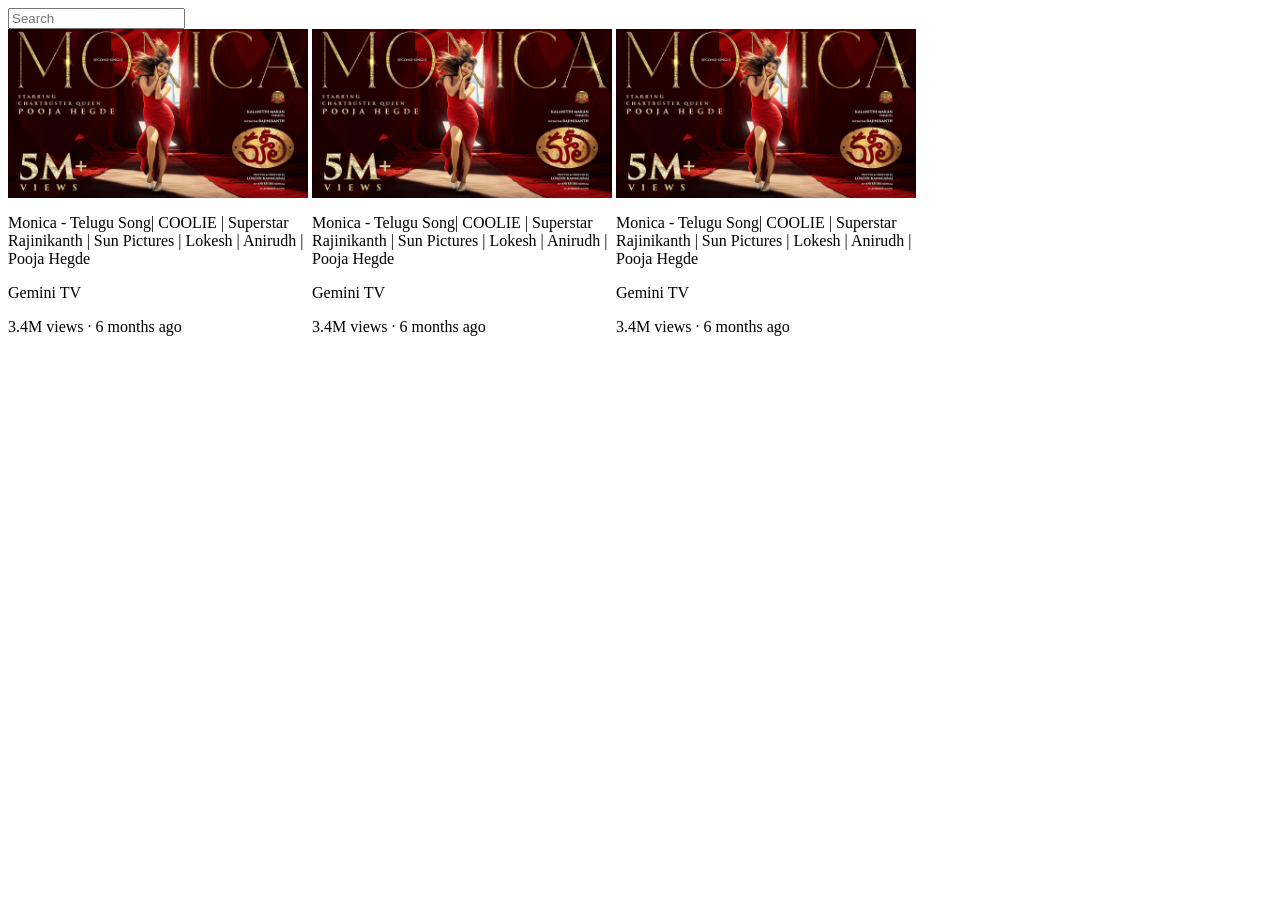
==== youtube.html @ b5722e5a "Created basic youtube templete with sample thumbnails" ====
<!DOCTYPE html>
<html>

<head>
    <title>YouTube.com Clone</title>
    <style>
        .thumbnail {
            width: 300px;
            display: block;
            /* height: 250px;
                object-fit: cover;
                object-position: center;
                border-radius: 50%; */
        }

        .search-bar {
            display: block;
        }

        .video-title {
            width: 300px;
        }

        .video-preview {
            width: 300px;
            display: inline-block;
        }
    </style>
</head>

<body>
    <input class="search-bar" type="text" placeholder="Search">
    <div class="video-preview">
        <img class="thumbnail" src="thumbnails/thumbnail-1.jpg">
        <p class="video-title">
            Monica - Telugu Song| COOLIE | Superstar Rajinikanth | Sun Pictures | Lokesh | Anirudh | Pooja Hegde
        </p>
        <p class="video-author">
            Gemini TV
        </p>
        <p class="video-stats">
            3.4M views &#183; 6 months ago
        </p>
    </div>

    <div class="video-preview">
        <img class="thumbnail" src="thumbnails/thumbnail-1.jpg">
        <p class="video-title">
            Monica - Telugu Song| COOLIE | Superstar Rajinikanth | Sun Pictures | Lokesh | Anirudh | Pooja Hegde
        </p>
        <p class="video-author">
            Gemini TV
        </p>
        <p class="video-stats">
            3.4M views &#183; 6 months ago
        </p>
    </div>
    <div class="video-preview">
        <img class="thumbnail" src="thumbnails/thumbnail-1.jpg">
        <p class="video-title">
            Monica - Telugu Song| COOLIE | Superstar Rajinikanth | Sun Pictures | Lokesh | Anirudh | Pooja Hegde
        </p>
        <p class="video-author">
            Gemini TV
        </p>
        <p class="video-stats">
            3.4M views &#183; 6 months ago
        </p>
    </div>
</body>

</html>
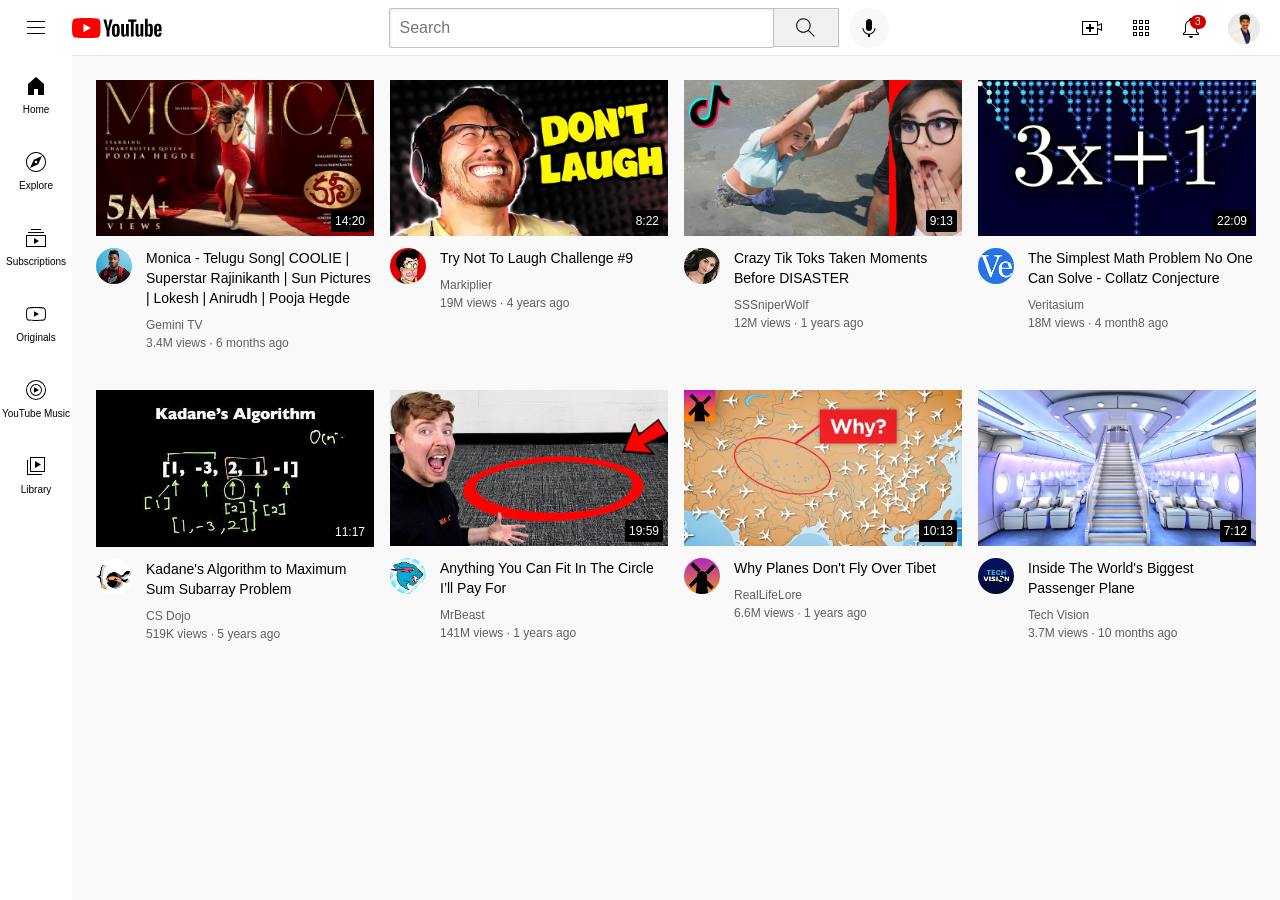
==== commit 83847b1a: "Implemented media queries for responsive web design" ====
--- a/youtube.html
+++ b/youtube.html
@@ -3,70 +3,262 @@
 
 <head>
     <title>YouTube.com Clone</title>
-    <style>
-        .thumbnail {
-            width: 300px;
-            display: block;
-            /* height: 250px;
-                object-fit: cover;
-                object-position: center;
-                border-radius: 50%; */
-        }
-
-        .search-bar {
-            display: block;
-        }
-
-        .video-title {
-            width: 300px;
-        }
-
-        .video-preview {
-            width: 300px;
-            display: inline-block;
-        }
-    </style>
+    <link rel="preconnect" href="https://fonts.googleapis.com">
+    <link rel="preconnect" href="https://fonts.gstatic.com" crossorigin>
+    <link href="https://fonts.googleapis.com/css2?family=Roboto:ital,wght@0,100..900;1,100..900&display=swap"
+        rel="stylesheet">
+    <link rel="stylesheet" href="styles/general.css">
+    <link rel="stylesheet" href="styles/video.css">
+    <link rel="stylesheet" href="styles/header.css">
+    <link rel="stylesheet" href="/styles/sidebar.css">
 </head>
 
 <body>
-    <input class="search-bar" type="text" placeholder="Search">
-    <div class="video-preview">
-        <img class="thumbnail" src="thumbnails/thumbnail-1.jpg">
-        <p class="video-title">
-            Monica - Telugu Song| COOLIE | Superstar Rajinikanth | Sun Pictures | Lokesh | Anirudh | Pooja Hegde
-        </p>
-        <p class="video-author">
-            Gemini TV
-        </p>
-        <p class="video-stats">
-            3.4M views &#183; 6 months ago
-        </p>
+    <div class="header">
+        <div class="left-section">
+            <img class="hamburger-menu" src="/icons/hamburger-menu.svg">
+            <img class="youtube-logo" src="/icons/youtube-logo.svg">
+        </div>
+        <div class="middle-section">
+            <input class="search-bar" type="text" placeholder="Search">
+            <button class="search-btn">
+                <img class="search-icon" src="/icons/search.svg">
+                <div class="tooltip">Search</div>
+            </button>
+            <button class="voice-search-btn">
+                <img class="voice-search-icon" src="/icons/voice-search-icon.svg">
+                <div class="tooltip">Search with your voice</div>
+            </button>
+
+        </div>
+        <div class="right-section">
+            <div class="upload-icon-container">
+                <img class="upload-icon" src="/icons/upload.svg">
+                <div class="tooltip">Create</div>
+            </div>
+
+            <div class="youtube-apps-icon-container">
+            <img class="youtube-apps-icon" src="/icons/youtube-apps.svg">
+            <div class="tooltip">YouTube Apps</div>
+            </div>
+            <div class="notifications-icon-container">
+                <img class="notifications-icon" src="/icons/notifications.svg">
+                <div class="notifications-count">3</div>
+                <div class="tooltip">Notifications</div>
+            </div>
+            <img class="current-user-picture" src="/thumbnails/channel-praveen.jpg">
+        </div>
     </div>
 
-    <div class="video-preview">
-        <img class="thumbnail" src="thumbnails/thumbnail-1.jpg">
-        <p class="video-title">
-            Monica - Telugu Song| COOLIE | Superstar Rajinikanth | Sun Pictures | Lokesh | Anirudh | Pooja Hegde
-        </p>
-        <p class="video-author">
-            Gemini TV
-        </p>
-        <p class="video-stats">
-            3.4M views &#183; 6 months ago
-        </p>
+    <div class="sidebar">
+        <div class="sidebar-link">
+            <img src="/icons/home.svg">
+            <div>Home</div>
+        </div>
+        <div class="sidebar-link">
+            <img src="/icons/explore.svg">
+            <div>Explore</div>
+        </div>
+        <div class="sidebar-link">
+            <img src="/icons/subscriptions.svg">
+            <div>Subscriptions</div>
+        </div>
+        <div class="sidebar-link">
+            <img src="/icons/originals.svg">
+            <div>Originals</div>
+        </div>
+        <div class="sidebar-link">
+            <img src="/icons/youtube-music.svg">
+            <div>YouTube Music</div>
+        </div>
+        <div class="sidebar-link">
+            <img src="/icons/library.svg">
+            <div>Library</div>
+        </div>
     </div>
-    <div class="video-preview">
-        <img class="thumbnail" src="thumbnails/thumbnail-1.jpg">
-        <p class="video-title">
-            Monica - Telugu Song| COOLIE | Superstar Rajinikanth | Sun Pictures | Lokesh | Anirudh | Pooja Hegde
-        </p>
-        <p class="video-author">
-            Gemini TV
-        </p>
-        <p class="video-stats">
-            3.4M views &#183; 6 months ago
-        </p>
+
+    <div class="video-grid">
+        <div>
+            <div class="thumbnail-row">
+                <img class="thumbnail" src="thumbnails/thumbnail-1.jpg">
+                <div class="video-time">14:20</div>
+            </div>
+            <div class="video-info-grid">
+                <div>
+                    <img class="profile-picture" src="thumbnails/channel-1.png">
+                </div>
+                <div>
+                    <p class="video-title">
+                        Monica - Telugu Song| COOLIE | Superstar Rajinikanth | Sun Pictures | Lokesh | Anirudh | Pooja
+                        Hegde
+                    </p>
+                    <p class="video-author">
+                        Gemini TV
+                    </p>
+                    <p class="video-stats">
+                        3.4M views &#183; 6 months ago
+                    </p>
+                </div>
+
+            </div>
+
+        </div>
+        <div>
+            <div class="thumbnail-row">
+                <img class="thumbnail" src="thumbnails/thumbnail-2.webp">
+                <div class="video-time">8:22</div>
+            </div>
+            <div class="video-info-grid">
+                <div>
+                    <img class="profile-picture" src="thumbnails/channel-2.png">
+                </div>
+                <div>
+                    <p class="video-title">
+                        Try Not To Laugh Challenge #9
+                    </p>
+                    <p class="video-author">
+                        Markiplier
+                    </p>
+                    <p class="video-stats">
+                        19M views &#183; 4 years ago
+                    </p>
+                </div>
+            </div>
+        </div>
+        <div>
+            <div class="thumbnail-row">
+                <img class="thumbnail" src="thumbnails/thumbnail-3.webp">
+                <div class="video-time">9:13</div>
+            </div>
+            <div class="video-info-grid">
+                <div>
+                    <img class="profile-picture" src="thumbnails/channel-3.png">
+                </div>
+                <div>
+                    <p class="video-title">
+                        Crazy Tik Toks Taken Moments Before DISASTER
+                    </p>
+                    <p class="video-author">
+                        SSSniperWolf
+                    </p>
+                    <p class="video-stats">
+                        12M views &#183; 1 years ago
+                    </p>
+                </div>
+            </div>
+        </div>
+        <div>
+            <div class="thumbnail-row">
+                <img class="thumbnail" src="thumbnails/thumbnail-4.webp">
+                <div class="video-time">22:09</div>
+            </div>
+            <div class="video-info-grid">
+                <div>
+                    <img class="profile-picture" src="thumbnails/channel-4.png">
+                </div>
+                <div>
+                    <p class="video-title">
+                        The Simplest Math Problem No One Can Solve - Collatz Conjecture
+                    </p>
+                    <p class="video-author">
+                        Veritasium
+                    </p>
+                    <p class="video-stats">
+                        18M views &#183; 4 month8 ago
+                    </p>
+                </div>
+            </div>
+        </div>
+        <div>
+            <div class="thumbnail-row">
+                <img class="thumbnail" src="thumbnails/thumbnail-5.webp">
+                <div class="video-time">11:17</div>
+            </div>
+            <div class="video-info-grid">
+                <div>
+                    <img class="profile-picture" src="thumbnails/channel-5.png">
+                </div>
+                <div>
+                    <p class="video-title">
+                        Kadane's Algorithm to Maximum Sum Subarray Problem
+                    </p>
+                    <p class="video-author">
+                        CS Dojo
+                    </p>
+                    <p class="video-stats">
+                        519K views &#183; 5 years ago
+                    </p>
+                </div>
+            </div>
+        </div>
+        <div>
+            <div class="thumbnail-row">
+                <img class="thumbnail" src="thumbnails/thumbnail-6.webp">
+                <div class="video-time">19:59</div>
+            </div>
+            <div class="video-info-grid">
+                <div>
+                    <img class="profile-picture" src="thumbnails/channel-6.png">
+                </div>
+                <div>
+                    <p class="video-title">
+                        Anything You Can Fit In The Circle I’ll Pay For
+                    </p>
+                    <p class="video-author">
+                        MrBeast
+                    </p>
+                    <p class="video-stats">
+                        141M views &#183; 1 years ago
+                    </p>
+                </div>
+            </div>
+        </div>
+        <div>
+            <div class="thumbnail-row">
+                <img class="thumbnail" src="thumbnails/thumbnail-7.webp">
+                <div class="video-time">10:13</div>
+            </div>
+            <div class="video-info-grid">
+                <div>
+                    <img class="profile-picture" src="thumbnails/channel-7.png">
+                </div>
+                <div>
+                    <p class="video-title">
+                        Why Planes Don't Fly Over Tibet
+                    </p>
+                    <p class="video-author">
+                        RealLifeLore
+                    </p>
+                    <p class="video-stats">
+                        6.6M views &#183; 1 years ago
+                    </p>
+                </div>
+            </div>
+        </div>
+        <div>
+            <div class="thumbnail-row">
+                <img class="thumbnail" src="thumbnails/thumbnail-8.webp">
+                <div class="video-time">7:12</div>
+            </div>
+            <div class="video-info-grid">
+                <div>
+                    <img class="profile-picture" src="thumbnails/channel-8.png">
+                </div>
+                <div>
+                    <p class="video-title">
+                        Inside The World's Biggest Passenger Plane
+                    </p>
+                    <p class="video-author">
+                        Tech Vision
+                    </p>
+                    <p class="video-stats">
+                        3.7M views &#183; 10 months ago
+                    </p>
+                </div>
+            </div>
+        </div>
     </div>
+
 </body>
 
 </html>
--- a/styles/general.css
+++ b/styles/general.css
@@ -0,0 +1,13 @@
+p {
+  font-family: Roboto, Arial;
+  margin-top: 0;
+  margin-bottom: 0;
+}
+
+body {
+    margin: 0px;
+    padding-top: 80px;
+    padding-left: 96px;
+    padding-right: 24px;
+    background-color: rgb(249, 249, 249);
+}
--- a/styles/video.css
+++ b/styles/video.css
@@ -0,0 +1,81 @@
+.thumbnail {
+  width: 100%;
+  /* height: 250px;
+                object-fit: cover;
+                object-position: center;
+                border-radius: 50%; */
+}
+
+.video-info-grid {
+  display: grid;
+  grid-template-columns: 50px 1fr;
+}
+
+.profile-picture {
+  border-radius: 50px;
+  width: 36px;
+}
+
+.video-title {
+  margin-top: 0;
+  font-size: 14px;
+  font-weight: 500;
+  line-height: 20px;
+  margin-bottom: 10px;
+}
+
+.thumbnail-row {
+  margin-bottom: 8px;
+  position: relative;
+}
+
+.video-time {
+  font-family: Roboto, Arial;
+  font-size: 12px;
+  font-weight: 500;
+  padding-left: 4px;
+  padding-right: 4px;
+  padding-top: 4px;
+  padding-bottom: 4px;
+  position: absolute;
+  right: 5px;
+  bottom: 8px;
+  background-color: black;
+  color: white;
+  border-radius: 2px;
+}
+
+.video-author,
+.video-stats {
+  font-size: 12px;
+  color: rgb(96, 96, 96);
+}
+
+.video-author {
+  margin-bottom: 4px;
+}
+
+.video-grid {
+  display: grid;
+  grid-template-columns: 1fr 1fr 1fr;
+  column-gap: 16px;
+  row-gap: 40px;
+}
+
+@media (max-width: 750px){
+  .video-grid {
+    grid-template-columns: 1fr 1fr;
+  }
+}
+
+@media (min-width: 751px) and (max-width: 999px) {
+  .video-grid {
+    grid-template-columns: 1fr 1fr 1fr;
+  }
+}
+
+@media (min-width: 1000px){
+  .video-grid {
+    grid-template-columns: 1fr 1fr 1fr 1fr;
+  }
+}
--- a/styles/header.css
+++ b/styles/header.css
@@ -0,0 +1,177 @@
+.header {
+  height: 55px;
+  display: flex;
+  flex-direction: row;
+  justify-content: space-between;
+
+  position: fixed;
+  top:0;
+  left: 0;
+  right: 0;
+  z-index:100;
+
+  background-color: white;
+  border-bottom: 1px solid rgb(228, 228, 228);
+  /* border-bottom-width: 1px;
+  border-bottom-style: solid;
+  border-bottom-color: rgb(228, 228, 228); */
+
+}
+
+.left-section {
+  display: flex;
+  align-items: center;
+}
+
+.hamburger-menu {
+  height: 24px;
+  margin-left: 24px;
+  margin-right: 24px;
+}
+
+.youtube-logo {
+  height: 20px;
+}
+
+.middle-section {
+  display: flex;
+  flex-direction: row;
+  align-items: center;
+  flex: 1;
+  margin-left: 70px;
+  margin-right: 35px;
+  max-width: 500px;
+}
+
+.search-btn {
+  height: 39px;
+  width: 66px;
+  background-color: rgb(240, 240, 240);
+  border: 1px solid rgb(192, 192, 192);
+  margin-left: -1px;
+  margin-right: 10px;
+}
+
+.search-btn,
+.voice-search-btn,
+.upload-icon-container,
+.youtube-apps-icon-container,
+.notifications-icon-container {
+    position: relative;
+    display: flex;
+    justify-content: center;
+    align-items: center;
+    cursor: pointer;
+}
+
+.search-btn .tooltip,
+.voice-search-btn .tooltip,
+.upload-icon-container .tooltip,
+.youtube-apps-icon-container .tooltip,
+.notifications-icon-container .tooltip {
+    font-family: Roboto, Arial;
+    font-size: 12px;
+    padding-top: 8px;
+    padding-bottom: 8px;
+    padding-left: 8px;
+    padding-right: 8px;
+    border-radius: 2px;
+
+    position: absolute;
+    bottom: -40px;
+    background-color: rgb(107, 104, 104);
+    color: white;
+    opacity: 0;
+    transition: opacity 0.15s;
+    pointer-events: none;
+    white-space: nowrap;
+}
+
+.search-btn:hover .tooltip,
+.voice-search-btn:hover .tooltip,
+.upload-icon-container:hover .tooltip,
+.youtube-apps-icon-container:hover .tooltip,
+.notifications-icon-container:hover .tooltip  {
+    opacity: 1;
+}
+
+.search-icon {
+  height: 25px;
+}
+
+.search-bar {
+  flex: 1;
+  height: 36px;
+  padding-left: 10px;
+  font-size: 16px;
+  border: 1px solid rgb(192, 192, 192);
+  border-radius: 2px;
+  box-shadow: inset 2px 2px 3px rgba(0, 0, 0, 0.05);
+  width: 0;
+}
+
+.search-bar::placeholder {
+  font-family: Roboto, Arial;
+  font-size: 16px;
+}
+
+.voice-search-btn {
+  height: 40px;
+  width: 40px;
+  border-radius: 20px;
+  border: none;
+  background-color: rgb(248, 248, 248);
+}
+
+.voice-search-icon {
+  height: 24px;
+}
+
+.right-section {
+  width: 180px;
+  margin-right: 20px;
+  display: flex;
+  flex-direction: row;
+  justify-content: space-between;
+  align-items: center;
+  flex-shrink: 0;
+}
+
+.upload-icon {
+    height: 24px;
+}
+
+.youtube-apps-icon {
+    height: 24px;
+}
+
+.notifications-icon {
+    height: 24px;
+}
+
+.notifications-icon-container {
+    position: relative;
+}
+
+.notifications-count {
+    position: absolute;
+    top:-1px;
+    right: -3px;
+
+    font-family: Roboto, Arial;
+    font-size: 10px;
+    color: white;
+    background-color: rgb(204, 0, 0);
+    padding-left: 5px;
+    padding-right: 5px;
+    padding-top: 1.5px;
+    padding-bottom: 1.5px;
+    border-radius: 10px;
+}
+
+
+.current-user-picture {
+    height: 32px;
+    border-radius: 16px;
+}
+
--- a/styles/sidebar.css
+++ b/styles/sidebar.css
@@ -0,0 +1,35 @@
+
+.sidebar {    
+    position: fixed;
+    left:0;
+    bottom: 0;
+    top: 55px;
+    background-color: white;
+    width: 72px;
+    z-index: 200;
+}
+
+.sidebar-link{
+    background-color: white;
+    margin-bottom: 1px;
+    margin-top: 2px;
+    height: 74px;
+    display: flex;
+    flex-direction: column;
+    justify-content: center; /* vertical center bcz flex direction column */
+    align-items: center; /* horizontal center bcz flex direction column */
+}
+
+.sidebar-link:hover {
+    background-color: rgba(0, 0, 0, 0.10);
+}
+
+.sidebar-link img {
+    height: 24px;
+}
+
+.sidebar-link div {
+    font-family: Roboto, Arial;
+    font-size: 10px;
+    margin-top: 6px;
+}
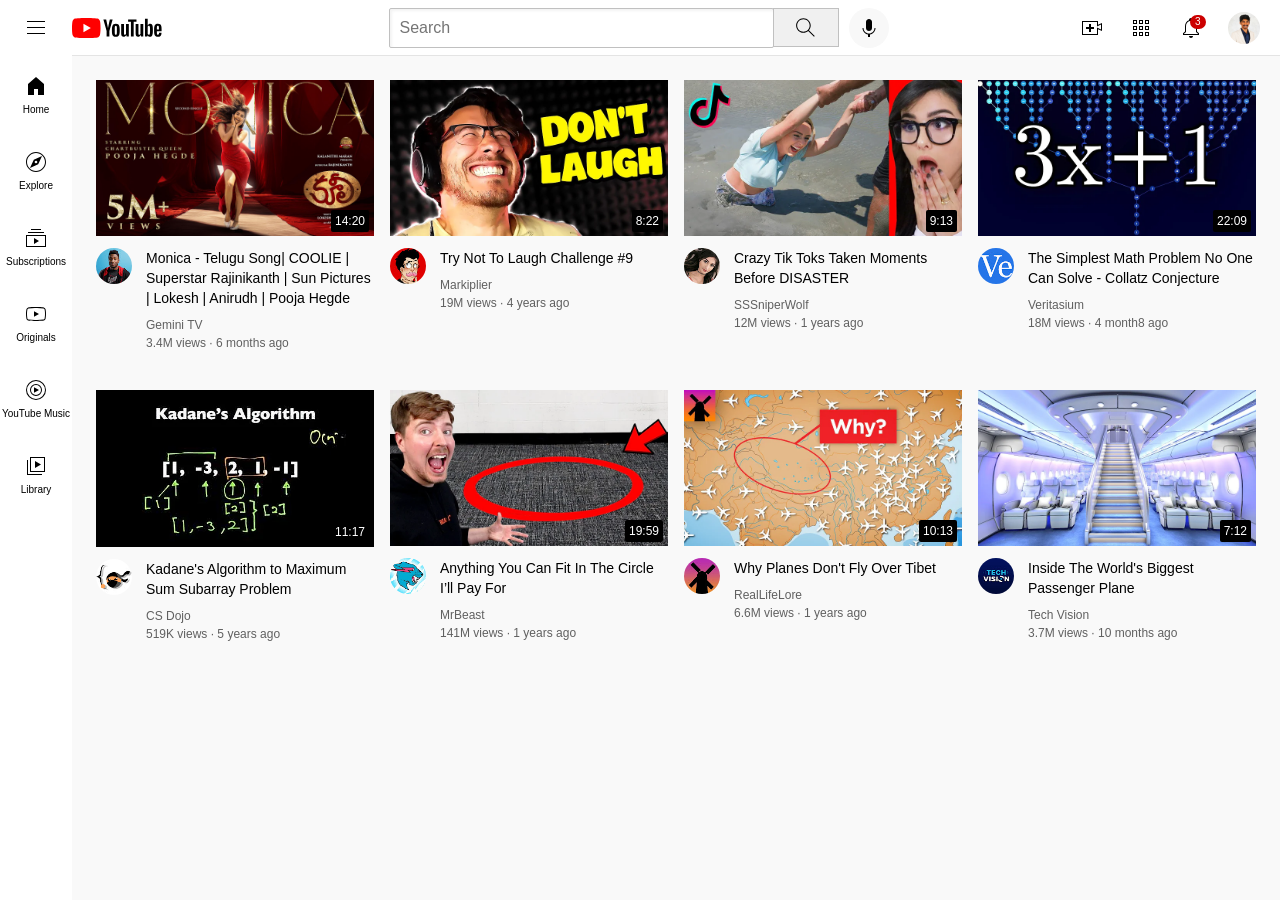
==== commit 0617591d: "Code Refactored" ====
--- a/youtube.html
+++ b/youtube.html
@@ -14,7 +14,7 @@
 </head>
 
 <body>
-    <div class="header">
+    <header class="header">
         <div class="left-section">
             <img class="hamburger-menu" src="/icons/hamburger-menu.svg">
             <img class="youtube-logo" src="/icons/youtube-logo.svg">
@@ -25,6 +25,7 @@
                 <img class="search-icon" src="/icons/search.svg">
                 <div class="tooltip">Search</div>
             </button>
+            <!-- Put position absolute inside relative to create this tooltip -->
             <button class="voice-search-btn">
                 <img class="voice-search-icon" src="/icons/voice-search-icon.svg">
                 <div class="tooltip">Search with your voice</div>
@@ -38,8 +39,8 @@
             </div>
 
             <div class="youtube-apps-icon-container">
-            <img class="youtube-apps-icon" src="/icons/youtube-apps.svg">
-            <div class="tooltip">YouTube Apps</div>
+                <img class="youtube-apps-icon" src="/icons/youtube-apps.svg">
+                <div class="tooltip">YouTube Apps</div>
             </div>
             <div class="notifications-icon-container">
                 <img class="notifications-icon" src="/icons/notifications.svg">
@@ -48,9 +49,9 @@
             </div>
             <img class="current-user-picture" src="/thumbnails/channel-praveen.jpg">
         </div>
-    </div>
-
-    <div class="sidebar">
+    </header>
+
+    <nav class="sidebar">
         <div class="sidebar-link">
             <img src="/icons/home.svg">
             <div>Home</div>
@@ -75,189 +76,193 @@
             <img src="/icons/library.svg">
             <div>Library</div>
         </div>
-    </div>
-
-    <div class="video-grid">
-        <div>
-            <div class="thumbnail-row">
-                <img class="thumbnail" src="thumbnails/thumbnail-1.jpg">
-                <div class="video-time">14:20</div>
-            </div>
-            <div class="video-info-grid">
-                <div>
-                    <img class="profile-picture" src="thumbnails/channel-1.png">
-                </div>
-                <div>
-                    <p class="video-title">
-                        Monica - Telugu Song| COOLIE | Superstar Rajinikanth | Sun Pictures | Lokesh | Anirudh | Pooja
-                        Hegde
-                    </p>
-                    <p class="video-author">
-                        Gemini TV
-                    </p>
-                    <p class="video-stats">
-                        3.4M views &#183; 6 months ago
-                    </p>
-                </div>
-
-            </div>
-
-        </div>
-        <div>
-            <div class="thumbnail-row">
-                <img class="thumbnail" src="thumbnails/thumbnail-2.webp">
-                <div class="video-time">8:22</div>
-            </div>
-            <div class="video-info-grid">
-                <div>
-                    <img class="profile-picture" src="thumbnails/channel-2.png">
-                </div>
-                <div>
-                    <p class="video-title">
-                        Try Not To Laugh Challenge #9
-                    </p>
-                    <p class="video-author">
-                        Markiplier
-                    </p>
-                    <p class="video-stats">
-                        19M views &#183; 4 years ago
-                    </p>
-                </div>
-            </div>
-        </div>
-        <div>
-            <div class="thumbnail-row">
-                <img class="thumbnail" src="thumbnails/thumbnail-3.webp">
-                <div class="video-time">9:13</div>
-            </div>
-            <div class="video-info-grid">
-                <div>
-                    <img class="profile-picture" src="thumbnails/channel-3.png">
-                </div>
-                <div>
-                    <p class="video-title">
-                        Crazy Tik Toks Taken Moments Before DISASTER
-                    </p>
-                    <p class="video-author">
-                        SSSniperWolf
-                    </p>
-                    <p class="video-stats">
-                        12M views &#183; 1 years ago
-                    </p>
-                </div>
-            </div>
-        </div>
-        <div>
-            <div class="thumbnail-row">
-                <img class="thumbnail" src="thumbnails/thumbnail-4.webp">
-                <div class="video-time">22:09</div>
-            </div>
-            <div class="video-info-grid">
-                <div>
-                    <img class="profile-picture" src="thumbnails/channel-4.png">
-                </div>
-                <div>
-                    <p class="video-title">
-                        The Simplest Math Problem No One Can Solve - Collatz Conjecture
-                    </p>
-                    <p class="video-author">
-                        Veritasium
-                    </p>
-                    <p class="video-stats">
-                        18M views &#183; 4 month8 ago
-                    </p>
-                </div>
-            </div>
-        </div>
-        <div>
-            <div class="thumbnail-row">
-                <img class="thumbnail" src="thumbnails/thumbnail-5.webp">
-                <div class="video-time">11:17</div>
-            </div>
-            <div class="video-info-grid">
-                <div>
-                    <img class="profile-picture" src="thumbnails/channel-5.png">
-                </div>
-                <div>
-                    <p class="video-title">
-                        Kadane's Algorithm to Maximum Sum Subarray Problem
-                    </p>
-                    <p class="video-author">
-                        CS Dojo
-                    </p>
-                    <p class="video-stats">
-                        519K views &#183; 5 years ago
-                    </p>
-                </div>
-            </div>
-        </div>
-        <div>
-            <div class="thumbnail-row">
-                <img class="thumbnail" src="thumbnails/thumbnail-6.webp">
-                <div class="video-time">19:59</div>
-            </div>
-            <div class="video-info-grid">
-                <div>
-                    <img class="profile-picture" src="thumbnails/channel-6.png">
-                </div>
-                <div>
-                    <p class="video-title">
-                        Anything You Can Fit In The Circle I’ll Pay For
-                    </p>
-                    <p class="video-author">
-                        MrBeast
-                    </p>
-                    <p class="video-stats">
-                        141M views &#183; 1 years ago
-                    </p>
-                </div>
-            </div>
-        </div>
-        <div>
-            <div class="thumbnail-row">
-                <img class="thumbnail" src="thumbnails/thumbnail-7.webp">
-                <div class="video-time">10:13</div>
-            </div>
-            <div class="video-info-grid">
-                <div>
-                    <img class="profile-picture" src="thumbnails/channel-7.png">
-                </div>
-                <div>
-                    <p class="video-title">
-                        Why Planes Don't Fly Over Tibet
-                    </p>
-                    <p class="video-author">
-                        RealLifeLore
-                    </p>
-                    <p class="video-stats">
-                        6.6M views &#183; 1 years ago
-                    </p>
-                </div>
-            </div>
-        </div>
-        <div>
-            <div class="thumbnail-row">
-                <img class="thumbnail" src="thumbnails/thumbnail-8.webp">
-                <div class="video-time">7:12</div>
-            </div>
-            <div class="video-info-grid">
-                <div>
-                    <img class="profile-picture" src="thumbnails/channel-8.png">
-                </div>
-                <div>
-                    <p class="video-title">
-                        Inside The World's Biggest Passenger Plane
-                    </p>
-                    <p class="video-author">
-                        Tech Vision
-                    </p>
-                    <p class="video-stats">
-                        3.7M views &#183; 10 months ago
-                    </p>
-                </div>
-            </div>
-        </div>
-    </div>
+    </nav>
+
+    <main>
+        <section class="video-grid">
+            <div class="video-preview">
+                <div class="thumbnail-row">
+                    <img class="thumbnail" src="thumbnails/thumbnail-1.jpg">
+                    <div class="video-time">14:20</div>
+                </div>
+                <div class="video-info-grid">
+                    <div>
+                        <img class="profile-picture" src="thumbnails/channel-1.png">
+                    </div>
+                    <div>
+                        <p class="video-title">
+                            Monica - Telugu Song| COOLIE | Superstar Rajinikanth | Sun Pictures | Lokesh | Anirudh |
+                            Pooja
+                            Hegde
+                        </p>
+                        <p class="video-author">
+                            Gemini TV
+                        </p>
+                        <p class="video-stats">
+                            3.4M views &#183; 6 months ago
+                        </p>
+                    </div>
+
+                </div>
+
+            </div>
+            <div class="video-preview">
+                <div class="thumbnail-row">
+                    <img class="thumbnail" src="thumbnails/thumbnail-2.webp">
+                    <div class="video-time">8:22</div>
+                </div>
+                <div class="video-info-grid">
+                    <div>
+                        <img class="profile-picture" src="thumbnails/channel-2.png">
+                    </div>
+                    <div>
+                        <p class="video-title">
+                            Try Not To Laugh Challenge #9
+                        </p>
+                        <p class="video-author">
+                            Markiplier
+                        </p>
+                        <p class="video-stats">
+                            19M views &#183; 4 years ago
+                        </p>
+                    </div>
+                </div>
+            </div>
+            <div class="video-preview">
+                <div class="thumbnail-row">
+                    <img class="thumbnail" src="thumbnails/thumbnail-3.webp">
+                    <div class="video-time">9:13</div>
+                </div>
+                <div class="video-info-grid">
+                    <div>
+                        <img class="profile-picture" src="thumbnails/channel-3.png">
+                    </div>
+                    <div>
+                        <p class="video-title">
+                            Crazy Tik Toks Taken Moments Before DISASTER
+                        </p>
+                        <p class="video-author">
+                            SSSniperWolf
+                        </p>
+                        <p class="video-stats">
+                            12M views &#183; 1 years ago
+                        </p>
+                    </div>
+                </div>
+            </div>
+            <div class="video-preview">
+                <div class="thumbnail-row">
+                    <img class="thumbnail" src="thumbnails/thumbnail-4.webp">
+                    <div class="video-time">22:09</div>
+                </div>
+                <div class="video-info-grid">
+                    <div>
+                        <img class="profile-picture" src="thumbnails/channel-4.png">
+                    </div>
+                    <div>
+                        <p class="video-title">
+                            The Simplest Math Problem No One Can Solve - Collatz Conjecture
+                        </p>
+                        <p class="video-author">
+                            Veritasium
+                        </p>
+                        <p class="video-stats">
+                            18M views &#183; 4 month8 ago
+                        </p>
+                    </div>
+                </div>
+            </div>
+            <div class="video-preview">
+                <div class="thumbnail-row">
+                    <img class="thumbnail" src="thumbnails/thumbnail-5.webp">
+                    <div class="video-time">11:17</div>
+                </div>
+                <div class="video-info-grid">
+                    <div>
+                        <img class="profile-picture" src="thumbnails/channel-5.png">
+                    </div>
+                    <div>
+                        <p class="video-title">
+                            Kadane's Algorithm to Maximum Sum Subarray Problem
+                        </p>
+                        <p class="video-author">
+                            CS Dojo
+                        </p>
+                        <p class="video-stats">
+                            519K views &#183; 5 years ago
+                        </p>
+                    </div>
+                </div>
+            </div>
+            <div class="video-preview">
+                <div class="thumbnail-row">
+                    <img class="thumbnail" src="thumbnails/thumbnail-6.webp">
+                    <div class="video-time">19:59</div>
+                </div>
+                <div class="video-info-grid">
+                    <div>
+                        <img class="profile-picture" src="thumbnails/channel-6.png">
+                    </div>
+                    <div>
+                        <p class="video-title">
+                            Anything You Can Fit In The Circle I’ll Pay For
+                        </p>
+                        <p class="video-author">
+                            MrBeast
+                        </p>
+                        <p class="video-stats">
+                            141M views &#183; 1 years ago
+                        </p>
+                    </div>
+                </div>
+            </div>
+            <div class="video-preview">
+                <div class="thumbnail-row">
+                    <img class="thumbnail" src="thumbnails/thumbnail-7.webp">
+                    <div class="video-time">10:13</div>
+                </div>
+                <div class="video-info-grid">
+                    <div>
+                        <img class="profile-picture" src="thumbnails/channel-7.png">
+                    </div>
+                    <div>
+                        <p class="video-title">
+                            Why Planes Don't Fly Over Tibet
+                        </p>
+                        <p class="video-author">
+                            RealLifeLore
+                        </p>
+                        <p class="video-stats">
+                            6.6M views &#183; 1 years ago
+                        </p>
+                    </div>
+                </div>
+            </div>
+            <div class="video-preview">
+                <div class="thumbnail-row">
+                    <img class="thumbnail" src="thumbnails/thumbnail-8.webp">
+                    <div class="video-time">7:12</div>
+                </div>
+                <div class="video-info-grid">
+                    <div>
+                        <img class="profile-picture" src="thumbnails/channel-8.png">
+                    </div>
+                    <div>
+                        <p class="video-title">
+                            Inside The World's Biggest Passenger Plane
+                        </p>
+                        <p class="video-author">
+                            Tech Vision
+                        </p>
+                        <p class="video-stats">
+                            3.7M views &#183; 10 months ago
+                        </p>
+                    </div>
+                </div>
+            </div>
+        </section>
+    </main>
+
 
 </body>
 
--- a/styles/general.css
+++ b/styles/general.css
@@ -1,13 +1,10 @@
 p {
-  font-family: Roboto, Arial;
-  margin-top: 0;
-  margin-bottom: 0;
+  margin: 0;
 }
 
 body {
+    font-family: Roboto, Arial;
     margin: 0px;
-    padding-top: 80px;
-    padding-left: 96px;
-    padding-right: 24px;
+    padding: 80px 24px 24px 96px;
     background-color: rgb(249, 249, 249);
 }
--- a/styles/video.css
+++ b/styles/video.css
@@ -30,13 +30,9 @@
 }
 
 .video-time {
-  font-family: Roboto, Arial;
   font-size: 12px;
   font-weight: 500;
-  padding-left: 4px;
-  padding-right: 4px;
-  padding-top: 4px;
-  padding-bottom: 4px;
+  padding: 4px;
   position: absolute;
   right: 5px;
   bottom: 8px;
@@ -55,7 +51,7 @@
   margin-bottom: 4px;
 }
 
-.video-grid {
+.video-grid { 
   display: grid;
   grid-template-columns: 1fr 1fr 1fr;
   column-gap: 16px;
--- a/styles/header.css
+++ b/styles/header.css
@@ -5,17 +5,16 @@
   justify-content: space-between;
 
   position: fixed;
-  top:0;
+  top: 0;
   left: 0;
   right: 0;
-  z-index:100;
+  z-index: 100;
 
   background-color: white;
   border-bottom: 1px solid rgb(228, 228, 228);
   /* border-bottom-width: 1px;
   border-bottom-style: solid;
   border-bottom-color: rgb(228, 228, 228); */
-
 }
 
 .left-section {
@@ -57,11 +56,11 @@
 .upload-icon-container,
 .youtube-apps-icon-container,
 .notifications-icon-container {
-    position: relative;
-    display: flex;
-    justify-content: center;
-    align-items: center;
-    cursor: pointer;
+  position: relative;
+  display: flex;
+  justify-content: center;
+  align-items: center;
+  cursor: pointer;
 }
 
 .search-btn .tooltip,
@@ -69,30 +68,26 @@
 .upload-icon-container .tooltip,
 .youtube-apps-icon-container .tooltip,
 .notifications-icon-container .tooltip {
-    font-family: Roboto, Arial;
-    font-size: 12px;
-    padding-top: 8px;
-    padding-bottom: 8px;
-    padding-left: 8px;
-    padding-right: 8px;
-    border-radius: 2px;
+  font-size: 12px;
+  padding: 8px;
+  border-radius: 2px;
 
-    position: absolute;
-    bottom: -40px;
-    background-color: rgb(107, 104, 104);
-    color: white;
-    opacity: 0;
-    transition: opacity 0.15s;
-    pointer-events: none;
-    white-space: nowrap;
+  position: absolute;
+  bottom: -40px;
+  background-color: rgb(107, 104, 104);
+  color: white;
+  opacity: 0;
+  transition: opacity 0.15s;
+  pointer-events: none;
+  white-space: nowrap;
 }
 
 .search-btn:hover .tooltip,
 .voice-search-btn:hover .tooltip,
 .upload-icon-container:hover .tooltip,
 .youtube-apps-icon-container:hover .tooltip,
-.notifications-icon-container:hover .tooltip  {
-    opacity: 1;
+.notifications-icon-container:hover .tooltip {
+  opacity: 1;
 }
 
 .search-icon {
@@ -111,7 +106,6 @@
 }
 
 .search-bar::placeholder {
-  font-family: Roboto, Arial;
   font-size: 16px;
 }
 
@@ -137,41 +131,29 @@
   flex-shrink: 0;
 }
 
-.upload-icon {
-    height: 24px;
-}
-
-.youtube-apps-icon {
-    height: 24px;
-}
-
+.upload-icon,
+.youtube-apps-icon,
 .notifications-icon {
-    height: 24px;
+  height: 24px;
 }
 
 .notifications-icon-container {
-    position: relative;
+  position: relative;
 }
 
 .notifications-count {
-    position: absolute;
-    top:-1px;
-    right: -3px;
+  position: absolute;
+  top: -1px;
+  right: -3px;
 
-    font-family: Roboto, Arial;
-    font-size: 10px;
-    color: white;
-    background-color: rgb(204, 0, 0);
-    padding-left: 5px;
-    padding-right: 5px;
-    padding-top: 1.5px;
-    padding-bottom: 1.5px;
-    border-radius: 10px;
+  font-size: 10px;
+  color: white;
+  background-color: rgb(204, 0, 0);
+  padding: 1.5px 5px;
+  border-radius: 10px;
 }
 
-
 .current-user-picture {
-    height: 32px;
-    border-radius: 16px;
+  height: 32px;
+  border-radius: 16px;
 }
-
--- a/styles/sidebar.css
+++ b/styles/sidebar.css
@@ -29,7 +29,6 @@
 }
 
 .sidebar-link div {
-    font-family: Roboto, Arial;
     font-size: 10px;
     margin-top: 6px;
 }
